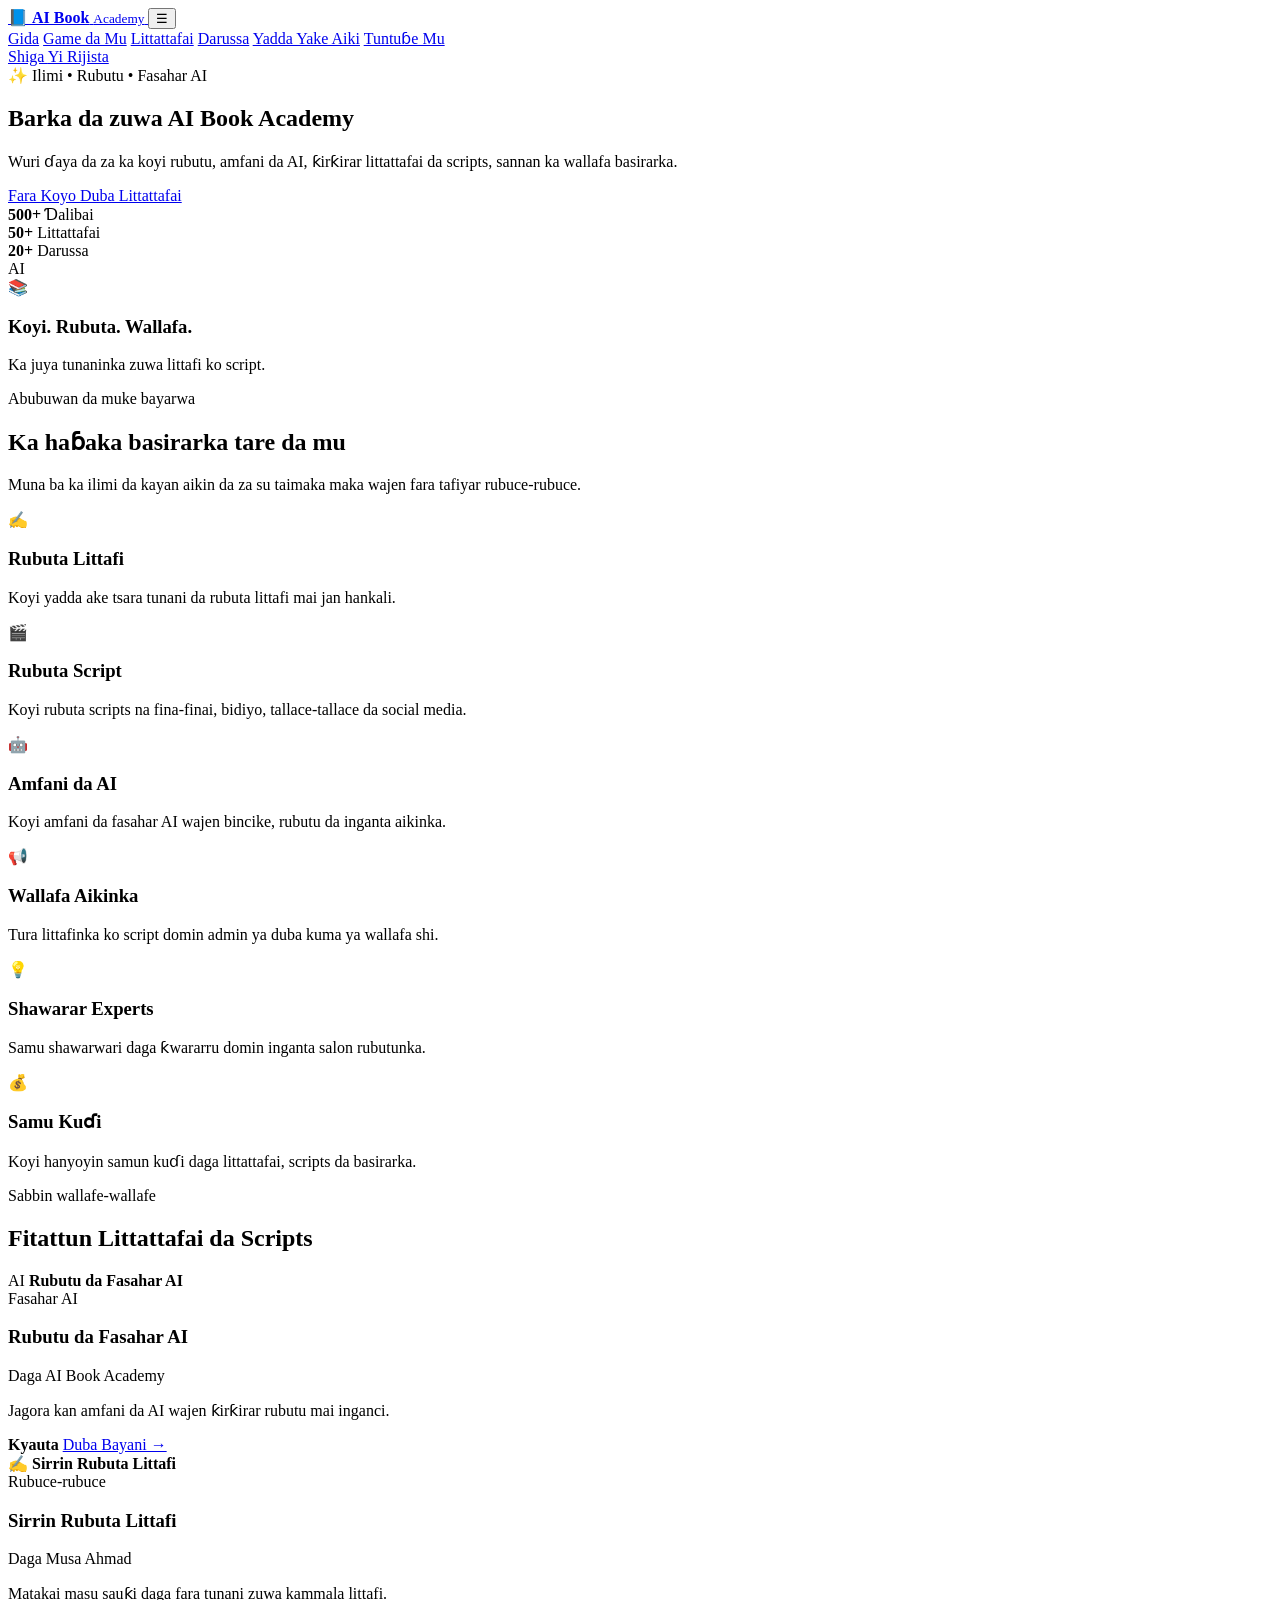
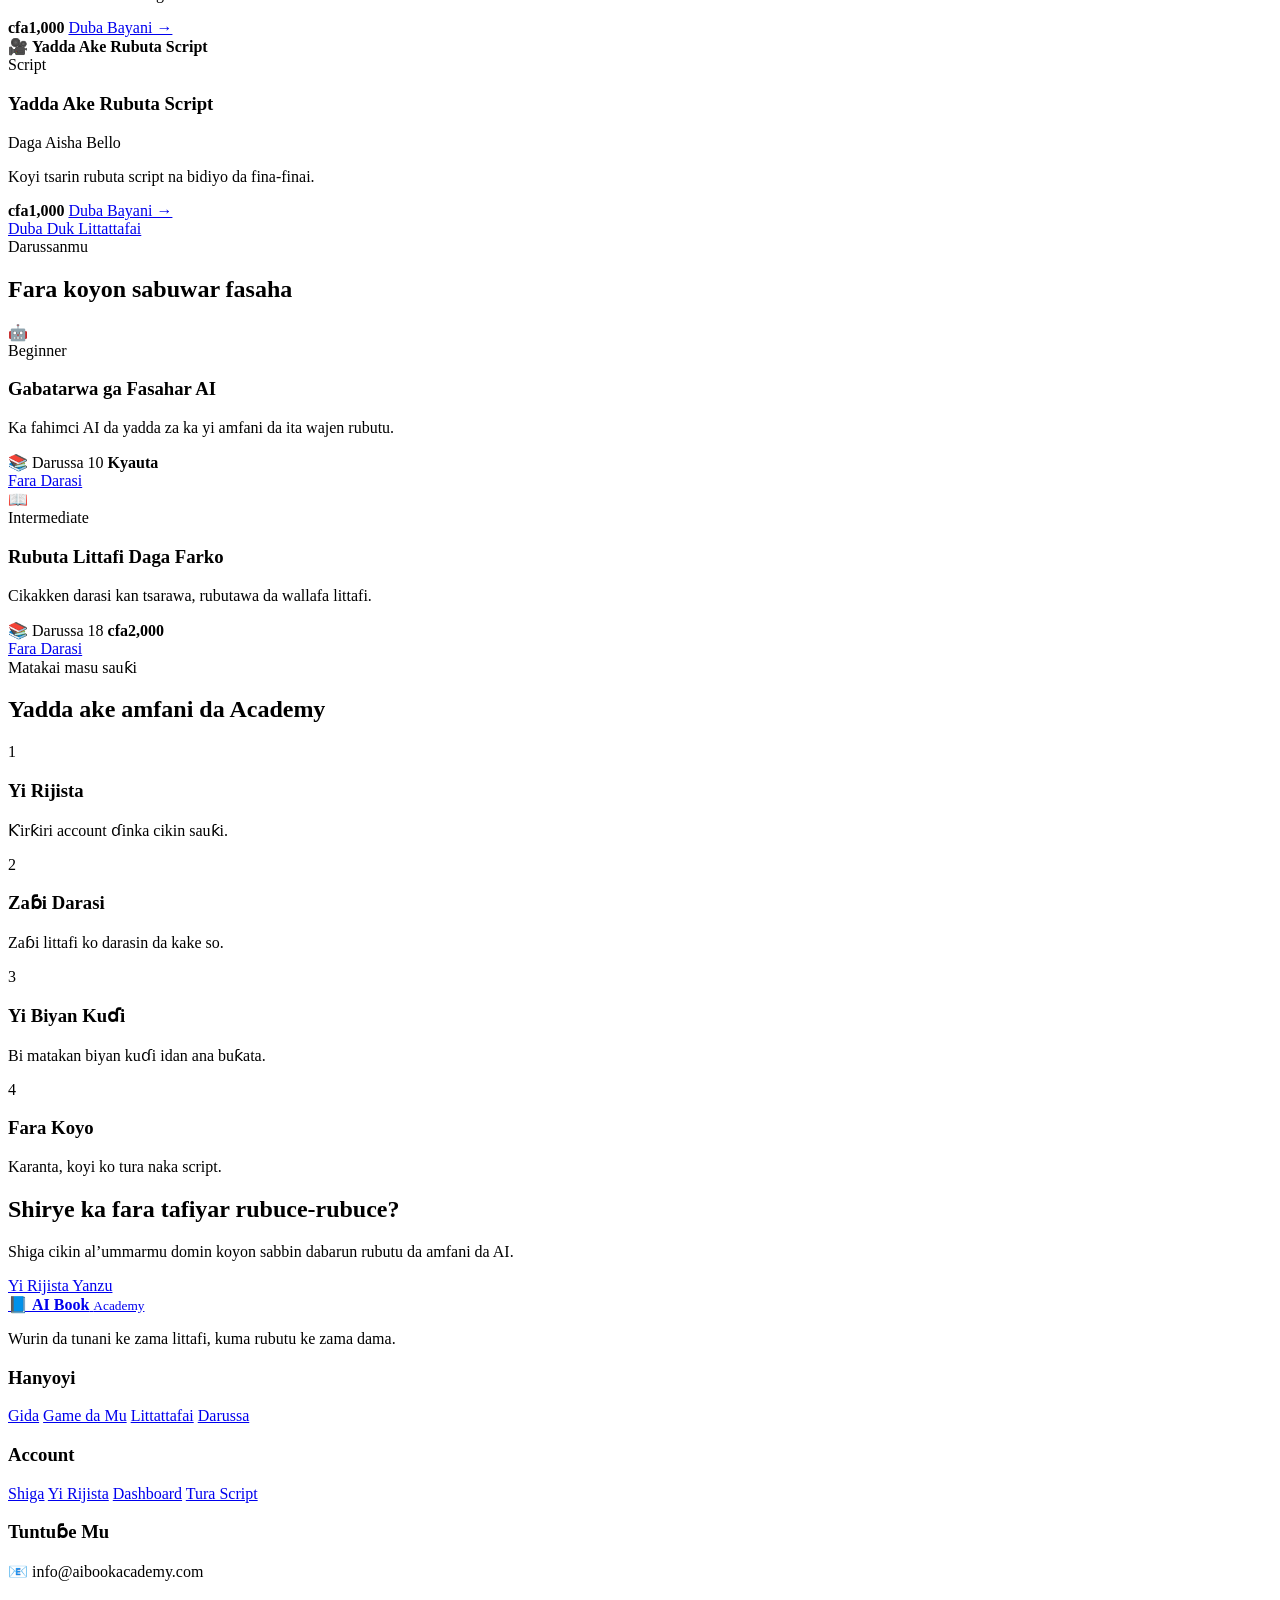
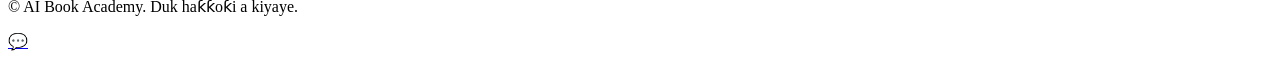
==== index.html @ da8dcd91 "Add files via upload" ====
<!DOCTYPE html>
<html lang="ha">
<head>
  <meta charset="UTF-8">
  <meta name="viewport" content="width=device-width, initial-scale=1.0">

  <meta name="description"
    content="AI Book Academy - Wurin koyon rubutu, AI, littattafai da scripts.">

  <title>AI Book Academy</title>

  <link rel="stylesheet" href="style.css">
</head>

<body>

  <!-- HEADER -->
  <header class="header">
    <nav class="navbar container">

      <a href="index.html" class="logo">
        <span class="logo-icon">📘</span>

        <span>
          <strong>AI Book</strong>
          <small>Academy</small>
        </span>
      </a>

      <button class="menu-button" id="menuButton"
        aria-label="Buɗe menu">
        ☰
      </button>

      <div class="nav-menu" id="navMenu">
        <a href="#home">Gida</a>
        <a href="#about">Game da Mu</a>
        <a href="#books">Littattafai</a>
        <a href="#courses">Darussa</a>
        <a href="#how-it-works">Yadda Yake Aiki</a>
        <a href="#contact">Tuntuɓe Mu</a>
      </div>

      <div class="nav-buttons">
        <a href="login.html" class="button button-outline">
          Shiga
        </a>

        <a href="register.html" class="button button-primary">
          Yi Rijista
        </a>
      </div>

    </nav>
  </header>


  <main>

    <!-- HERO SECTION -->
    <section class="hero" id="home">
      <div class="hero-content container">

        <div class="hero-text">
          <span class="badge">
            ✨ Ilimi • Rubutu • Fasahar AI
          </span>

          <h1>
            Barka da zuwa
            <span>AI Book Academy</span>
          </h1>

          <p>
            Wuri ɗaya da za ka koyi rubutu, amfani da AI,
            ƙirƙirar littattafai da scripts, sannan ka wallafa
            basirarka.
          </p>

          <div class="hero-buttons">
            <a href="#courses" class="button button-primary">
              Fara Koyo
            </a>

            <a href="#books" class="button button-light">
              Duba Littattafai
            </a>
          </div>

          <div class="hero-statistics">

            <div>
              <strong>500+</strong>
              <span>Ɗalibai</span>
            </div>

            <div>
              <strong>50+</strong>
              <span>Littattafai</span>
            </div>

            <div>
              <strong>20+</strong>
              <span>Darussa</span>
            </div>

          </div>
        </div>


        <div class="hero-image">
          <div class="image-card">
            <div class="ai-icon">AI</div>
            <div class="book-icon">📚</div>

            <h3>Koyi. Rubuta. Wallafa.</h3>

            <p>
              Ka juya tunaninka zuwa littafi ko script.
            </p>
          </div>
        </div>

      </div>
    </section>


    <!-- SERVICES -->
    <section class="section" id="about">
      <div class="container">

        <div class="section-heading">
          <span>Abubuwan da muke bayarwa</span>
          <h2>Ka haɓaka basirarka tare da mu</h2>

          <p>
            Muna ba ka ilimi da kayan aikin da za su taimaka
            maka wajen fara tafiyar rubuce-rubuce.
          </p>
        </div>

        <div class="card-grid">

          <article class="feature-card">
            <div class="card-icon">✍️</div>
            <h3>Rubuta Littafi</h3>
            <p>
              Koyi yadda ake tsara tunani da rubuta littafi
              mai jan hankali.
            </p>
          </article>

          <article class="feature-card">
            <div class="card-icon">🎬</div>
            <h3>Rubuta Script</h3>
            <p>
              Koyi rubuta scripts na fina-finai, bidiyo,
              tallace-tallace da social media.
            </p>
          </article>

          <article class="feature-card">
            <div class="card-icon">🤖</div>
            <h3>Amfani da AI</h3>
            <p>
              Koyi amfani da fasahar AI wajen bincike,
              rubutu da inganta aikinka.
            </p>
          </article>

          <article class="feature-card">
            <div class="card-icon">📢</div>
            <h3>Wallafa Aikinka</h3>
            <p>
              Tura littafinka ko script domin admin ya duba
              kuma ya wallafa shi.
            </p>
          </article>

          <article class="feature-card">
            <div class="card-icon">💡</div>
            <h3>Shawarar Experts</h3>
            <p>
              Samu shawarwari daga ƙwararru domin inganta
              salon rubutunka.
            </p>
          </article>

          <article class="feature-card">
            <div class="card-icon">💰</div>
            <h3>Samu Kuɗi</h3>
            <p>
              Koyi hanyoyin samun kuɗi daga littattafai,
              scripts da basirarka.
            </p>
          </article>

        </div>
      </div>
    </section>


    <!-- FEATURED BOOKS -->
    <section class="section books-section" id="books">
      <div class="container">

        <div class="section-heading">
          <span>Sabbin wallafe-wallafe</span>
          <h2>Fitattun Littattafai da Scripts</h2>
        </div>

        <div class="books-grid">

          <article class="book-card">
            <div class="book-cover cover-one">
              <span>AI</span>
              <strong>Rubutu da Fasahar AI</strong>
            </div>

            <div class="book-information">
              <span class="category">Fasahar AI</span>
              <h3>Rubutu da Fasahar AI</h3>
              <p class="author">Daga AI Book Academy</p>

              <p>
                Jagora kan amfani da AI wajen ƙirƙirar
                rubutu mai inganci.
              </p>

              <div class="book-footer">
                <strong>Kyauta</strong>
                <a href="books.html" class="text-link">
                  Duba Bayani →
                </a>
              </div>
            </div>
          </article>


          <article class="book-card">
            <div class="book-cover cover-two">
              <span>✍️</span>
              <strong>Sirrin Rubuta Littafi</strong>
            </div>

            <div class="book-information">
              <span class="category">Rubuce-rubuce</span>
              <h3>Sirrin Rubuta Littafi</h3>
              <p class="author">Daga Musa Ahmad</p>

              <p>
                Matakai masu sauƙi daga fara tunani zuwa
                kammala littafi.
              </p>

              <div class="book-footer">
                <strong>cfa1,000</strong>
                <a href="books.html" class="text-link">
                  Duba Bayani →
                </a>
              </div>
            </div>
          </article>


          <article class="book-card">
            <div class="book-cover cover-three">
              <span>🎥</span>
              <strong>Yadda Ake Rubuta Script</strong>
            </div>

            <div class="book-information">
              <span class="category">Script</span>
              <h3>Yadda Ake Rubuta Script</h3>
              <p class="author">Daga Aisha Bello</p>

              <p>
                Koyi tsarin rubuta script na bidiyo da
                fina-finai.
              </p>

              <div class="book-footer">
                <strong>cfa1,000</strong>
                <a href="books.html" class="text-link">
                  Duba Bayani →
                </a>
              </div>
            </div>
          </article>

        </div>

        <div class="center-button">
          <a href="books.html" class="button button-primary">
            Duba Duk Littattafai
          </a>
        </div>

      </div>
    </section>


    <!-- COURSES -->
    <section class="section" id="courses">
      <div class="container">

        <div class="section-heading">
          <span>Darussanmu</span>
          <h2>Fara koyon sabuwar fasaha</h2>
        </div>

        <div class="course-grid">

          <article class="course-card">
            <div class="course-icon">🤖</div>

            <div class="course-content">
              <span class="level">Beginner</span>
              <h3>Gabatarwa ga Fasahar AI</h3>
              <p>
                Ka fahimci AI da yadda za ka yi amfani da ita
                wajen rubutu.
              </p>

              <div class="course-details">
                <span>📚 Darussa 10</span>
                <strong>Kyauta</strong>
              </div>

              <a href="courses.html" class="button button-primary">
                Fara Darasi
              </a>
            </div>
          </article>


          <article class="course-card">
            <div class="course-icon">📖</div>

            <div class="course-content">
              <span class="level">Intermediate</span>
              <h3>Rubuta Littafi Daga Farko</h3>
              <p>
                Cikakken darasi kan tsarawa, rubutawa da
                wallafa littafi.
              </p>

              <div class="course-details">
                <span>📚 Darussa 18</span>
                <strong>cfa2,000</strong>
              </div>

              <a href="courses.html" class="button button-primary">
                Fara Darasi
              </a>
            </div>
          </article>

        </div>
      </div>
    </section>


    <!-- HOW IT WORKS -->
    <section class="section steps-section" id="how-it-works">
      <div class="container">

        <div class="section-heading">
          <span>Matakai masu sauƙi</span>
          <h2>Yadda ake amfani da Academy</h2>
        </div>

        <div class="steps-grid">

          <div class="step-card">
            <span>1</span>
            <h3>Yi Rijista</h3>
            <p>Ƙirƙiri account ɗinka cikin sauƙi.</p>
          </div>

          <div class="step-card">
            <span>2</span>
            <h3>Zaɓi Darasi</h3>
            <p>Zaɓi littafi ko darasin da kake so.</p>
          </div>

          <div class="step-card">
            <span>3</span>
            <h3>Yi Biyan Kuɗi</h3>
            <p>Bi matakan biyan kuɗi idan ana buƙata.</p>
          </div>

          <div class="step-card">
            <span>4</span>
            <h3>Fara Koyo</h3>
            <p>Karanta, koyi ko tura naka script.</p>
          </div>

        </div>
      </div>
    </section>


    <!-- CALL TO ACTION -->
    <section class="cta-section">
      <div class="container cta-content">

        <div>
          <h2>Shirye ka fara tafiyar rubuce-rubuce?</h2>

          <p>
            Shiga cikin al’ummarmu domin koyon sabbin
            dabarun rubutu da amfani da AI.
          </p>
        </div>

        <a href="register.html" class="button button-gold">
          Yi Rijista Yanzu
        </a>

      </div>
    </section>

  </main>


  <!-- FOOTER -->
  <footer class="footer" id="contact">
    <div class="container footer-grid">

      <div>
        <a href="index.html" class="logo footer-logo">
          <span class="logo-icon">📘</span>

          <span>
            <strong>AI Book</strong>
            <small>Academy</small>
          </span>
        </a>

        <p>
          Wurin da tunani ke zama littafi,
          kuma rubutu ke zama dama.
        </p>
      </div>

      <div>
        <h3>Hanyoyi</h3>
        <a href="#home">Gida</a>
        <a href="#about">Game da Mu</a>
        <a href="#books">Littattafai</a>
        <a href="#courses">Darussa</a>
      </div>

      <div>
        <h3>Account</h3>
        <a href="login.html">Shiga</a>
        <a href="register.html">Yi Rijista</a>
        <a href="dashboard.html">Dashboard</a>
        <a href="submit-script.html">Tura Script</a>
      </div>

      <div>
        <h3>Tuntuɓe Mu</h3>
        <p>📧 info@aibookacademy.com</p>

        <a href="https://wa.me/+218914658516?text=Assalamu%20alaikum%2C%20ina%20son%20ƙarin%20bayani%20game%20da%20AI%20Book%20Academy."
   target="_blank">
        </a>
      </div>

    </div>

    <div class="copyright">
      <p>
        © <span id="currentYear"></span>
        AI Book Academy. Duk haƙƙoƙi a kiyaye.
      </p>
    </div>
  </footer>


  <a href="https://wa.me/+218914658516?text=Assalamu%20alaikum%2C%20ina%20son%20ƙarin%20bayani%20game%20da%20AI%20Book%20Academy."
   class="whatsapp-button"
   target="_blank">
  💬
</a>
  </a>


  <script src="script.js"></script>

</body>
</html>
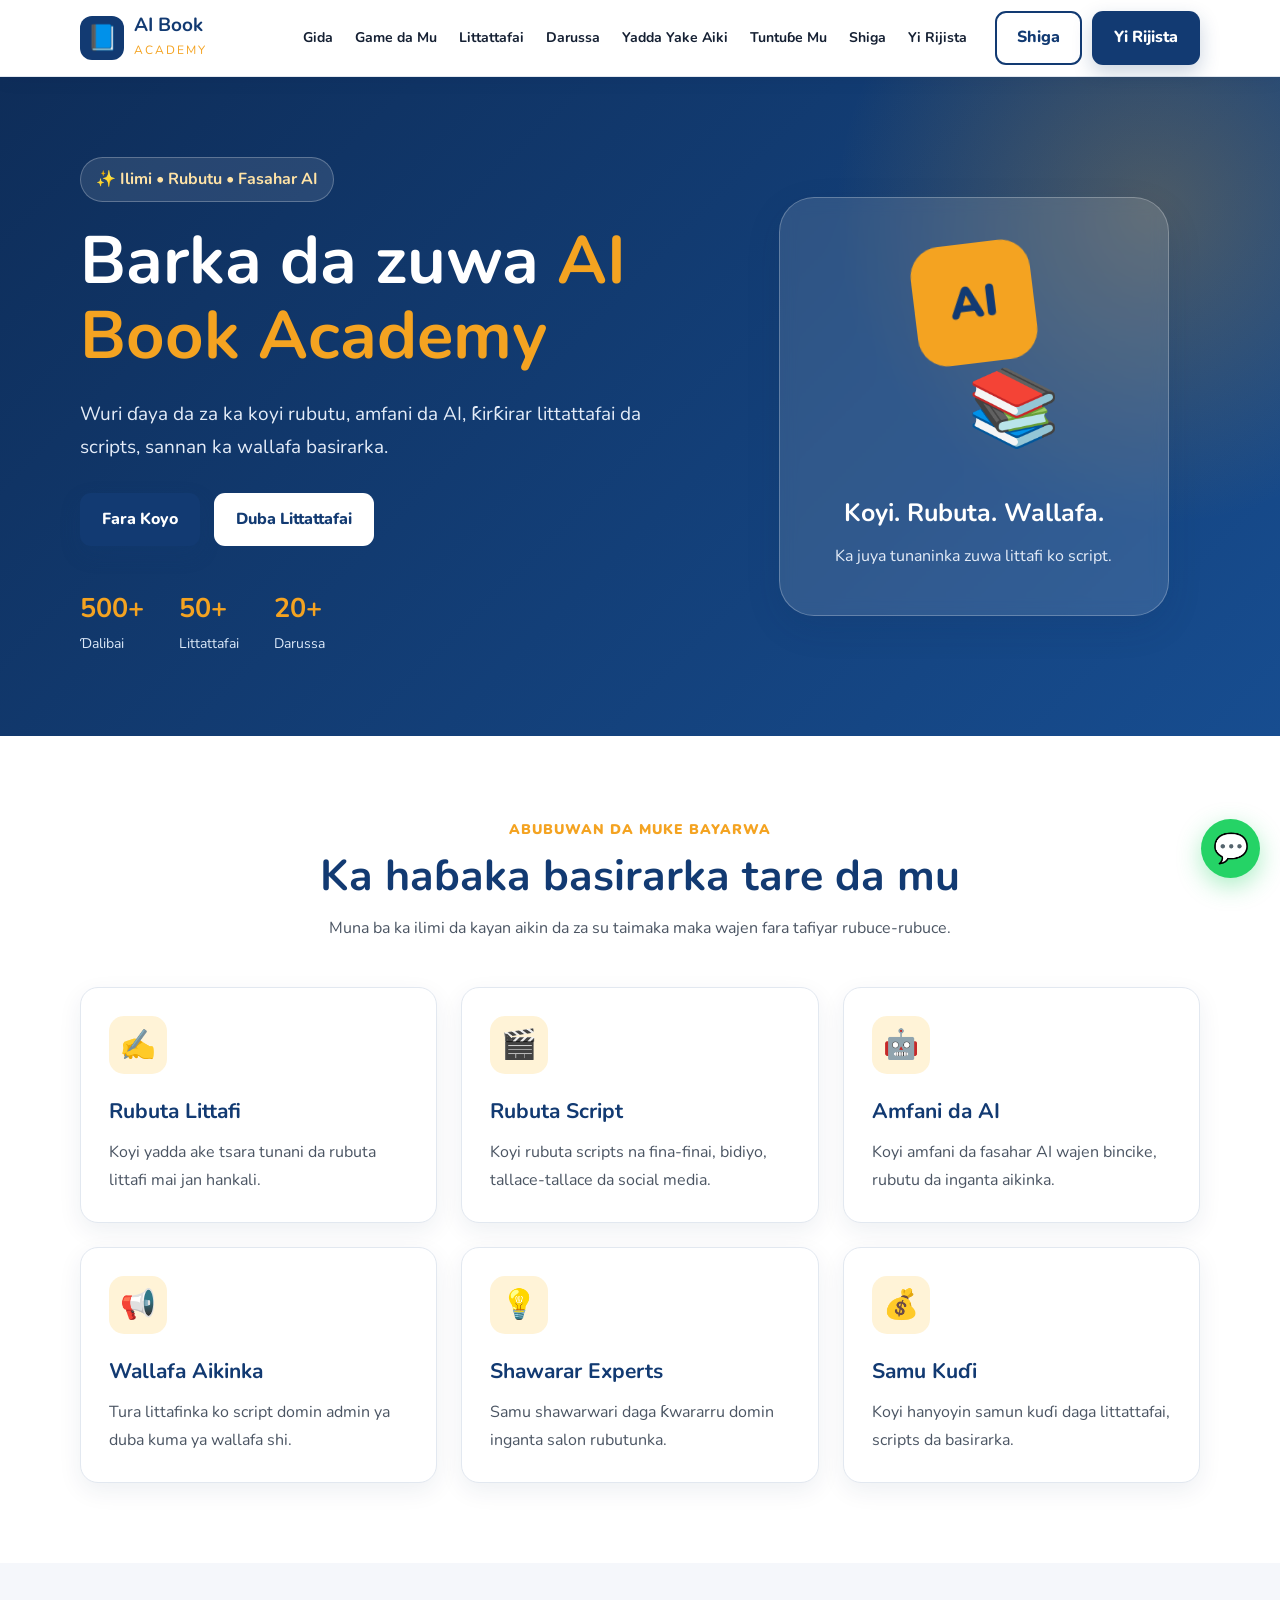
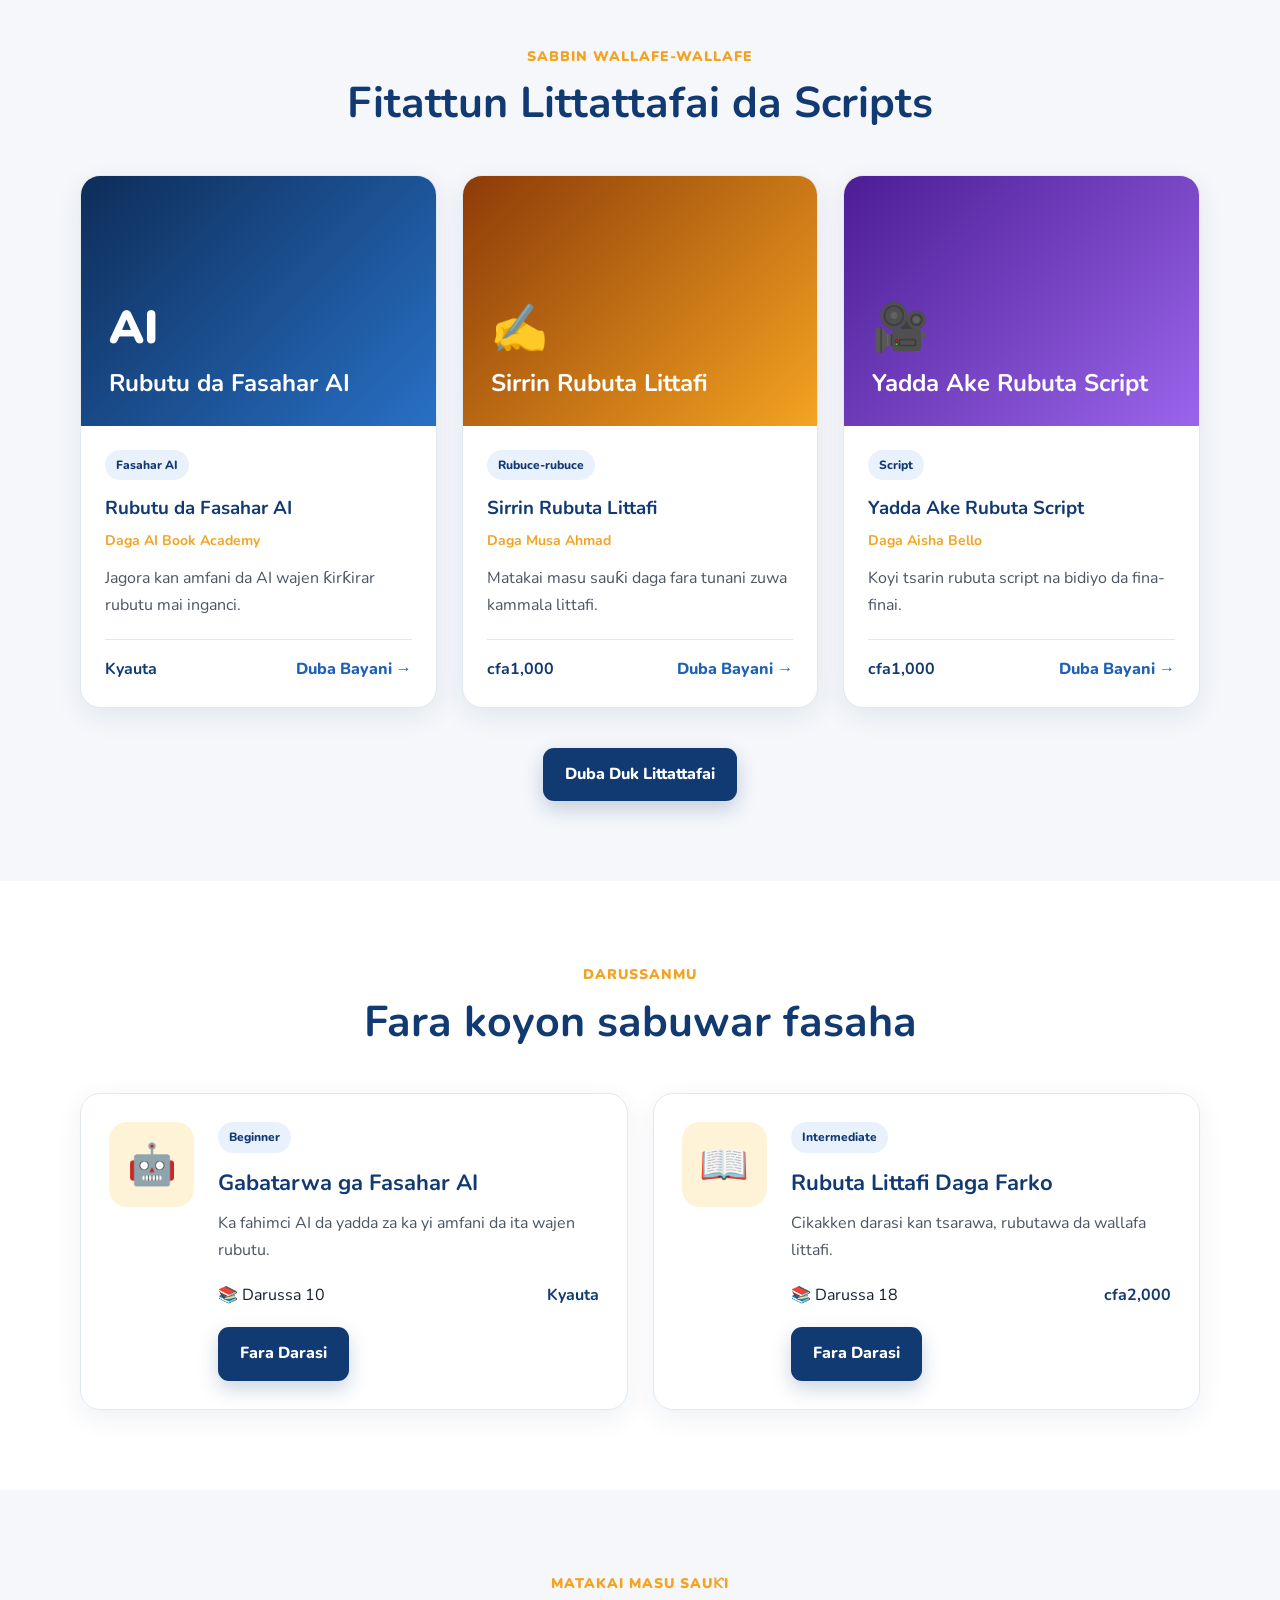
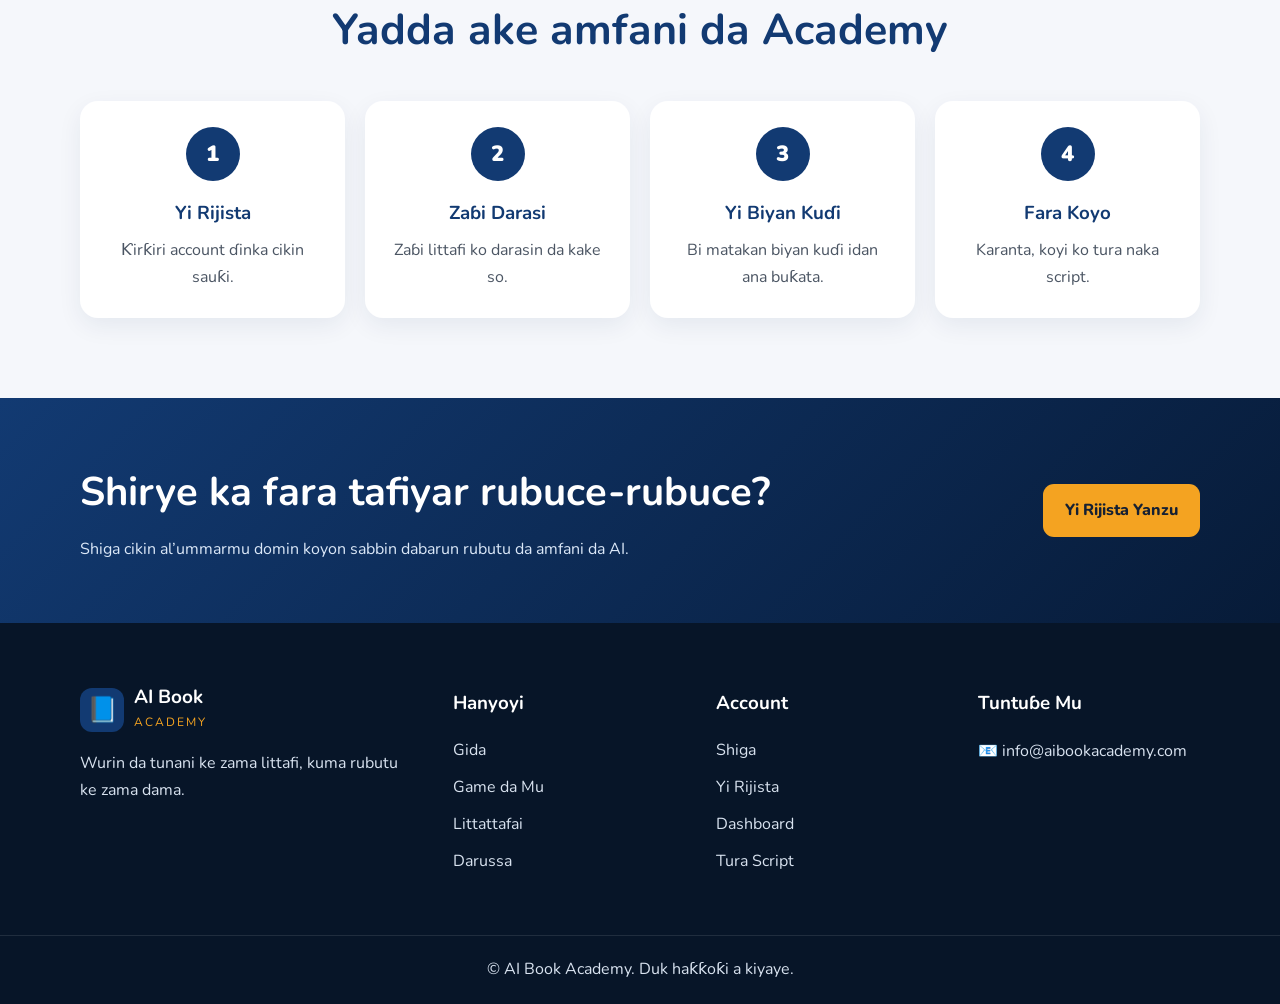
==== commit 40de4c30: "Add files via upload" ====
--- a/index.html
+++ b/index.html
@@ -39,6 +39,8 @@
         <a href="#courses">Darussa</a>
         <a href="#how-it-works">Yadda Yake Aiki</a>
         <a href="#contact">Tuntuɓe Mu</a>
+        <a href="login.html">Shiga</a>
+<a href="register.html">Yi Rijista</a>
       </div>
 
       <div class="nav-buttons">
--- a/style.css
+++ b/style.css
@@ -0,0 +1,924 @@
+@import url("https://fonts.googleapis.com/css2?family=Nunito:wght@400;500;600;700;800;900&display=swap");
+
+:root {
+  --primary: #123a72;
+  --primary-light: #1f62b5;
+  --secondary: #f4a321;
+  --dark: #152033;
+  --text: #4b5563;
+  --light: #f5f7fb;
+  --white: #ffffff;
+  --border: #e2e8f0;
+  --shadow: 0 12px 35px rgba(15, 42, 79, 0.12);
+}
+
+* {
+  box-sizing: border-box;
+  margin: 0;
+  padding: 0;
+}
+
+html {
+  scroll-behavior: smooth;
+}
+
+body {
+  font-family: "Nunito", Arial, sans-serif;
+  color: var(--dark);
+  background: var(--white);
+  line-height: 1.7;
+}
+
+a {
+  color: inherit;
+  text-decoration: none;
+}
+
+.container {
+  width: min(1120px, 92%);
+  margin-inline: auto;
+}
+
+.section {
+  padding: 80px 0;
+}
+
+/* HEADER */
+
+.header {
+  position: sticky;
+  top: 0;
+  z-index: 1000;
+  background: rgba(255, 255, 255, 0.96);
+  border-bottom: 1px solid var(--border);
+  box-shadow: 0 3px 18px rgba(15, 42, 79, 0.06);
+}
+
+.navbar {
+  min-height: 76px;
+  display: flex;
+  align-items: center;
+  gap: 28px;
+}
+
+.logo {
+  display: inline-flex;
+  align-items: center;
+  gap: 10px;
+  color: var(--primary);
+  white-space: nowrap;
+}
+
+.logo-icon {
+  width: 44px;
+  height: 44px;
+  display: grid;
+  place-items: center;
+  font-size: 25px;
+  border-radius: 12px;
+  background: var(--primary);
+}
+
+.logo strong,
+.logo small {
+  display: block;
+}
+
+.logo strong {
+  font-size: 19px;
+  line-height: 1;
+}
+
+.logo small {
+  margin-top: 5px;
+  color: var(--secondary);
+  font-size: 12px;
+  letter-spacing: 2px;
+  text-transform: uppercase;
+}
+
+.nav-menu {
+  margin-left: auto;
+  display: flex;
+  align-items: center;
+  gap: 22px;
+}
+
+.nav-menu a {
+  font-size: 14px;
+  font-weight: 700;
+}
+
+.nav-menu a:hover {
+  color: var(--primary-light);
+}
+
+.nav-buttons {
+  display: flex;
+  gap: 10px;
+}
+
+.menu-button {
+  display: none;
+  margin-left: auto;
+  border: 0;
+  background: transparent;
+  color: var(--primary);
+  font-size: 30px;
+  cursor: pointer;
+}
+
+/* BUTTONS */
+
+.button {
+  min-height: 45px;
+  padding: 11px 20px;
+  display: inline-flex;
+  align-items: center;
+  justify-content: center;
+  border: 2px solid transparent;
+  border-radius: 11px;
+  font-weight: 800;
+  transition: 0.25s;
+}
+
+.button:hover {
+  transform: translateY(-2px);
+}
+
+.button-primary {
+  color: var(--white);
+  background: var(--primary);
+  box-shadow: 0 8px 20px rgba(18, 58, 114, 0.22);
+}
+
+.button-primary:hover {
+  background: var(--primary-light);
+}
+
+.button-outline {
+  color: var(--primary);
+  border-color: var(--primary);
+}
+
+.button-light {
+  color: var(--primary);
+  background: var(--white);
+}
+
+.button-gold {
+  color: var(--dark);
+  background: var(--secondary);
+}
+
+/* HERO */
+
+.hero {
+  overflow: hidden;
+  background:
+    radial-gradient(circle at 90% 20%, rgba(244, 163, 33, 0.25), transparent 25%),
+    linear-gradient(135deg, #0e2d59, #174d90);
+}
+
+.hero-content {
+  min-height: 620px;
+  display: grid;
+  grid-template-columns: 1.15fr 0.85fr;
+  align-items: center;
+  gap: 55px;
+  padding-block: 80px;
+}
+
+.hero-text {
+  color: var(--white);
+}
+
+.badge {
+  display: inline-block;
+  margin-bottom: 22px;
+  padding: 8px 15px;
+  border: 1px solid rgba(255, 255, 255, 0.25);
+  border-radius: 50px;
+  color: #ffe3a6;
+  background: rgba(255, 255, 255, 0.1);
+  font-weight: 700;
+}
+
+.hero h1 {
+  max-width: 700px;
+  font-size: clamp(38px, 6vw, 67px);
+  line-height: 1.12;
+}
+
+.hero h1 span {
+  color: var(--secondary);
+}
+
+.hero-text > p {
+  max-width: 650px;
+  margin: 24px 0 30px;
+  color: #e4ecf8;
+  font-size: 19px;
+}
+
+.hero-buttons {
+  display: flex;
+  flex-wrap: wrap;
+  gap: 14px;
+}
+
+.hero-statistics {
+  margin-top: 40px;
+  display: flex;
+  gap: 35px;
+}
+
+.hero-statistics div {
+  display: flex;
+  flex-direction: column;
+}
+
+.hero-statistics strong {
+  color: var(--secondary);
+  font-size: 27px;
+}
+
+.hero-statistics span {
+  color: #dbe8f8;
+  font-size: 14px;
+}
+
+.hero-image {
+  display: flex;
+  justify-content: center;
+}
+
+.image-card {
+  position: relative;
+  width: min(390px, 100%);
+  min-height: 390px;
+  padding: 45px 30px;
+  display: flex;
+  flex-direction: column;
+  align-items: center;
+  justify-content: center;
+  border: 1px solid rgba(255, 255, 255, 0.25);
+  border-radius: 35px;
+  color: var(--white);
+  text-align: center;
+  background: rgba(255, 255, 255, 0.12);
+  box-shadow: var(--shadow);
+  backdrop-filter: blur(8px);
+}
+
+.ai-icon {
+  width: 120px;
+  height: 120px;
+  display: grid;
+  place-items: center;
+  border-radius: 30px;
+  color: var(--primary);
+  background: var(--secondary);
+  font-size: 44px;
+  font-weight: 900;
+  transform: rotate(-7deg);
+}
+
+.book-icon {
+  margin: -18px 0 20px 80px;
+  font-size: 75px;
+}
+
+.image-card h3 {
+  font-size: 25px;
+}
+
+.image-card p {
+  margin-top: 8px;
+  color: #e4ecf8;
+}
+
+/* SECTION HEADINGS */
+
+.section-heading {
+  max-width: 700px;
+  margin: 0 auto 45px;
+  text-align: center;
+}
+
+.section-heading > span {
+  color: var(--secondary);
+  font-size: 14px;
+  font-weight: 900;
+  letter-spacing: 1px;
+  text-transform: uppercase;
+}
+
+.section-heading h2 {
+  margin: 8px 0 12px;
+  color: var(--primary);
+  font-size: clamp(30px, 5vw, 43px);
+  line-height: 1.2;
+}
+
+.section-heading p {
+  color: var(--text);
+}
+
+/* FEATURE CARDS */
+
+.card-grid {
+  display: grid;
+  grid-template-columns: repeat(3, 1fr);
+  gap: 24px;
+}
+
+.feature-card {
+  padding: 28px;
+  border: 1px solid var(--border);
+  border-radius: 18px;
+  background: var(--white);
+  box-shadow: 0 8px 25px rgba(15, 42, 79, 0.07);
+  transition: 0.25s;
+}
+
+.feature-card:hover {
+  transform: translateY(-7px);
+  box-shadow: var(--shadow);
+}
+
+.card-icon {
+  width: 58px;
+  height: 58px;
+  margin-bottom: 20px;
+  display: grid;
+  place-items: center;
+  border-radius: 15px;
+  background: #fff3d7;
+  font-size: 29px;
+}
+
+.feature-card h3 {
+  margin-bottom: 10px;
+  color: var(--primary);
+  font-size: 21px;
+}
+
+.feature-card p {
+  color: var(--text);
+}
+
+/* BOOKS */
+
+.books-section,
+.steps-section {
+  background: var(--light);
+}
+
+.books-grid {
+  display: grid;
+  grid-template-columns: repeat(3, 1fr);
+  gap: 25px;
+}
+
+.book-card {
+  overflow: hidden;
+  border: 1px solid var(--border);
+  border-radius: 20px;
+  background: var(--white);
+  box-shadow: 0 8px 28px rgba(15, 42, 79, 0.08);
+}
+
+.book-cover {
+  height: 250px;
+  padding: 28px;
+  display: flex;
+  flex-direction: column;
+  align-items: flex-start;
+  justify-content: flex-end;
+  color: var(--white);
+}
+
+.book-cover span {
+  font-size: 46px;
+  font-weight: 900;
+}
+
+.book-cover strong {
+  font-size: 24px;
+  line-height: 1.25;
+}
+
+.cover-one {
+  background: linear-gradient(135deg, #0e2d59, #2870c5);
+}
+
+.cover-two {
+  background: linear-gradient(135deg, #8d3b08, #f4a321);
+}
+
+.cover-three {
+  background: linear-gradient(135deg, #4c1d95, #9b65eb);
+}
+
+.book-information {
+  padding: 24px;
+}
+
+.category,
+.level {
+  display: inline-block;
+  padding: 5px 11px;
+  border-radius: 30px;
+  color: var(--primary);
+  background: #e8f1fc;
+  font-size: 12px;
+  font-weight: 800;
+}
+
+.book-information h3 {
+  margin: 13px 0 4px;
+  color: var(--primary);
+}
+
+.author {
+  margin-bottom: 12px;
+  color: var(--secondary);
+  font-size: 14px;
+  font-weight: 700;
+}
+
+.book-information > p:not(.author) {
+  color: var(--text);
+}
+
+.book-footer {
+  margin-top: 20px;
+  padding-top: 16px;
+  display: flex;
+  align-items: center;
+  justify-content: space-between;
+  border-top: 1px solid var(--border);
+}
+
+.book-footer strong {
+  color: var(--primary);
+}
+
+.text-link {
+  color: var(--primary-light);
+  font-weight: 800;
+}
+
+.center-button {
+  margin-top: 40px;
+  text-align: center;
+}
+
+/* COURSES */
+
+.course-grid {
+  display: grid;
+  grid-template-columns: repeat(2, 1fr);
+  gap: 25px;
+}
+
+.course-card {
+  padding: 28px;
+  display: flex;
+  gap: 24px;
+  border: 1px solid var(--border);
+  border-radius: 20px;
+  box-shadow: 0 8px 28px rgba(15, 42, 79, 0.07);
+}
+
+.course-icon {
+  flex: 0 0 85px;
+  height: 85px;
+  display: grid;
+  place-items: center;
+  border-radius: 18px;
+  background: #fff3d7;
+  font-size: 40px;
+}
+
+.course-content h3 {
+  margin: 12px 0 8px;
+  color: var(--primary);
+  font-size: 22px;
+}
+
+.course-content p {
+  color: var(--text);
+}
+
+.course-details {
+  margin: 18px 0;
+  display: flex;
+  justify-content: space-between;
+  gap: 15px;
+}
+
+.course-details strong {
+  color: var(--primary);
+}
+
+/* STEPS */
+
+.steps-grid {
+  display: grid;
+  grid-template-columns: repeat(4, 1fr);
+  gap: 20px;
+}
+
+.step-card {
+  padding: 26px;
+  border-radius: 18px;
+  background: var(--white);
+  text-align: center;
+  box-shadow: 0 8px 25px rgba(15, 42, 79, 0.07);
+}
+
+.step-card > span {
+  width: 54px;
+  height: 54px;
+  margin: 0 auto 17px;
+  display: grid;
+  place-items: center;
+  border-radius: 50%;
+  color: var(--white);
+  background: var(--primary);
+  font-size: 22px;
+  font-weight: 900;
+}
+
+.step-card h3 {
+  color: var(--primary);
+}
+
+.step-card p {
+  margin-top: 7px;
+  color: var(--text);
+}
+
+/* CTA */
+
+.cta-section {
+  padding: 60px 0;
+  color: var(--white);
+  background: linear-gradient(135deg, var(--primary), #071b38);
+}
+
+.cta-content {
+  display: flex;
+  align-items: center;
+  justify-content: space-between;
+  gap: 30px;
+}
+
+.cta-content h2 {
+  font-size: clamp(27px, 4vw, 40px);
+}
+
+.cta-content p {
+  margin-top: 10px;
+  color: #dbe8f8;
+}
+
+/* FOOTER */
+
+.footer {
+  padding-top: 65px;
+  color: #d8e2ef;
+  background: #071528;
+}
+
+.footer-grid {
+  display: grid;
+  grid-template-columns: 1.5fr repeat(3, 1fr);
+  gap: 40px;
+}
+
+.footer-logo {
+  color: var(--white);
+}
+
+.footer-grid > div > p {
+  margin-top: 18px;
+}
+
+.footer h3 {
+  margin-bottom: 17px;
+  color: var(--white);
+}
+
+.footer-grid div > a:not(.logo) {
+  margin-bottom: 10px;
+  display: block;
+}
+
+.footer-grid div > a:hover {
+  color: var(--secondary);
+}
+
+.copyright {
+  margin-top: 50px;
+  padding: 20px;
+  border-top: 1px solid rgba(255, 255, 255, 0.1);
+  text-align: center;
+}
+
+/* WHATSAPP */
+
+.whatsapp-button {
+  position: fixed;
+  right: 20px;
+  bottom: 22px;
+  z-index: 1000;
+  width: 59px;
+  height: 59px;
+  display: grid;
+  place-items: center;
+  border-radius: 50%;
+  color: var(--white);
+  background: #25d366;
+  box-shadow: 0 8px 25px rgba(37, 211, 102, 0.38);
+  font-size: 29px;
+}
+
+/* MOBILE */
+
+@media (max-width: 900px) {
+  .nav-menu,
+  .nav-buttons {
+    display: none;
+  }
+
+  .menu-button {
+    display: block;
+  }
+
+  .nav-menu.active {
+    position: absolute;
+    top: 76px;
+    left: 4%;
+    right: 4%;
+    padding: 22px;
+    display: flex;
+    flex-direction: column;
+    align-items: stretch;
+    border-radius: 15px;
+    background: var(--white);
+    box-shadow: var(--shadow);
+  }
+
+  .hero-content {
+    min-height: auto;
+    grid-template-columns: 1fr;
+    text-align: center;
+  }
+
+  .hero-text > p {
+    margin-inline: auto;
+  }
+
+  .hero-buttons,
+  .hero-statistics {
+    justify-content: center;
+  }
+
+  .card-grid,
+  .books-grid {
+    grid-template-columns: repeat(2, 1fr);
+  }
+
+  .course-grid {
+    grid-template-columns: 1fr;
+  }
+
+  .steps-grid {
+    grid-template-columns: repeat(2, 1fr);
+  }
+
+  .footer-grid {
+    grid-template-columns: repeat(2, 1fr);
+  }
+}
+
+@media (max-width: 600px) {
+  .section {
+    padding: 60px 0;
+  }
+
+  .hero-content {
+    padding-block: 60px;
+  }
+
+  .hero h1 {
+    font-size: 42px;
+  }
+
+  .hero-statistics {
+    gap: 18px;
+  }
+
+  .image-card {
+    min-height: 320px;
+  }
+
+  .card-grid,
+  .books-grid,
+  .steps-grid,
+  .footer-grid {
+    grid-template-columns: 1fr;
+  }
+
+  .course-card {
+    flex-direction: column;
+  }
+
+  .course-icon {
+    width: 85px;
+  }
+
+  .cta-content {
+    flex-direction: column;
+    align-items: flex-start;
+  }
+}
+/* AUTHENTICATION PAGES */
+
+.auth-page {
+  min-height: 100vh;
+  padding: 40px 15px;
+  display: grid;
+  place-items: center;
+  background:
+    radial-gradient(circle at top right,
+      rgba(244, 163, 33, 0.25),
+      transparent 30%),
+    linear-gradient(135deg, #071b38, #174d90);
+}
+
+.auth-container {
+  width: 100%;
+  max-width: 520px;
+}
+
+.auth-card {
+  padding: 38px;
+  border-radius: 25px;
+  background: #ffffff;
+  box-shadow: 0 20px 60px rgba(0, 0, 0, 0.25);
+}
+
+.auth-logo {
+  width: fit-content;
+  margin: 0 auto 28px;
+}
+
+.auth-heading {
+  margin-bottom: 28px;
+  text-align: center;
+}
+
+.auth-heading h1 {
+  color: var(--primary);
+  font-size: 34px;
+}
+
+.auth-heading p {
+  margin-top: 8px;
+  color: var(--text);
+}
+
+.form-group {
+  margin-bottom: 19px;
+}
+
+.form-group label {
+  margin-bottom: 7px;
+  display: block;
+  color: var(--dark);
+  font-weight: 800;
+}
+
+.form-group input {
+  width: 100%;
+  min-height: 52px;
+  padding: 12px 15px;
+  border: 1px solid var(--border);
+  border-radius: 11px;
+  outline: none;
+  color: var(--dark);
+  background: #f8fafc;
+  font-family: inherit;
+  font-size: 16px;
+  transition: 0.2s;
+}
+
+.form-group input:focus {
+  border-color: var(--primary-light);
+  background: #ffffff;
+  box-shadow: 0 0 0 4px rgba(31, 98, 181, 0.12);
+}
+
+.password-wrapper {
+  position: relative;
+}
+
+.password-wrapper input {
+  padding-right: 55px;
+}
+
+.show-password {
+  position: absolute;
+  top: 50%;
+  right: 10px;
+  width: 38px;
+  height: 38px;
+  border: 0;
+  border-radius: 8px;
+  background: transparent;
+  transform: translateY(-50%);
+  cursor: pointer;
+}
+
+.checkbox-row {
+  margin: 8px 0 22px;
+  display: flex;
+  align-items: flex-start;
+  gap: 10px;
+  color: var(--text);
+  cursor: pointer;
+}
+
+.checkbox-row input {
+  width: 18px;
+  height: 18px;
+  margin-top: 4px;
+  accent-color: var(--primary);
+}
+
+.auth-submit {
+  width: 100%;
+  border: 0;
+  font-family: inherit;
+  font-size: 16px;
+  cursor: pointer;
+}
+
+.auth-switch {
+  margin-top: 24px;
+  color: var(--text);
+  text-align: center;
+}
+
+.auth-switch a,
+.back-home {
+  color: var(--primary-light);
+  font-weight: 800;
+}
+
+.back-home {
+  margin-top: 16px;
+  display: block;
+  text-align: center;
+}
+
+.form-message {
+  display: none;
+  margin-bottom: 20px;
+  padding: 12px;
+  border-radius: 10px;
+  text-align: center;
+  font-weight: 700;
+}
+
+.form-message.error {
+  display: block;
+  color: #991b1b;
+  background: #fee2e2;
+}
+
+.form-message.success {
+  display: block;
+  color: #166534;
+  background: #dcfce7;
+}
+
+@media (max-width: 520px) {
+  .auth-page {
+    padding: 20px 12px;
+  }
+
+  .auth-card {
+    padding: 28px 20px;
+  }
+
+  .auth-heading h1 {
+    font-size: 29px;
+  }
+}
+  
+  
